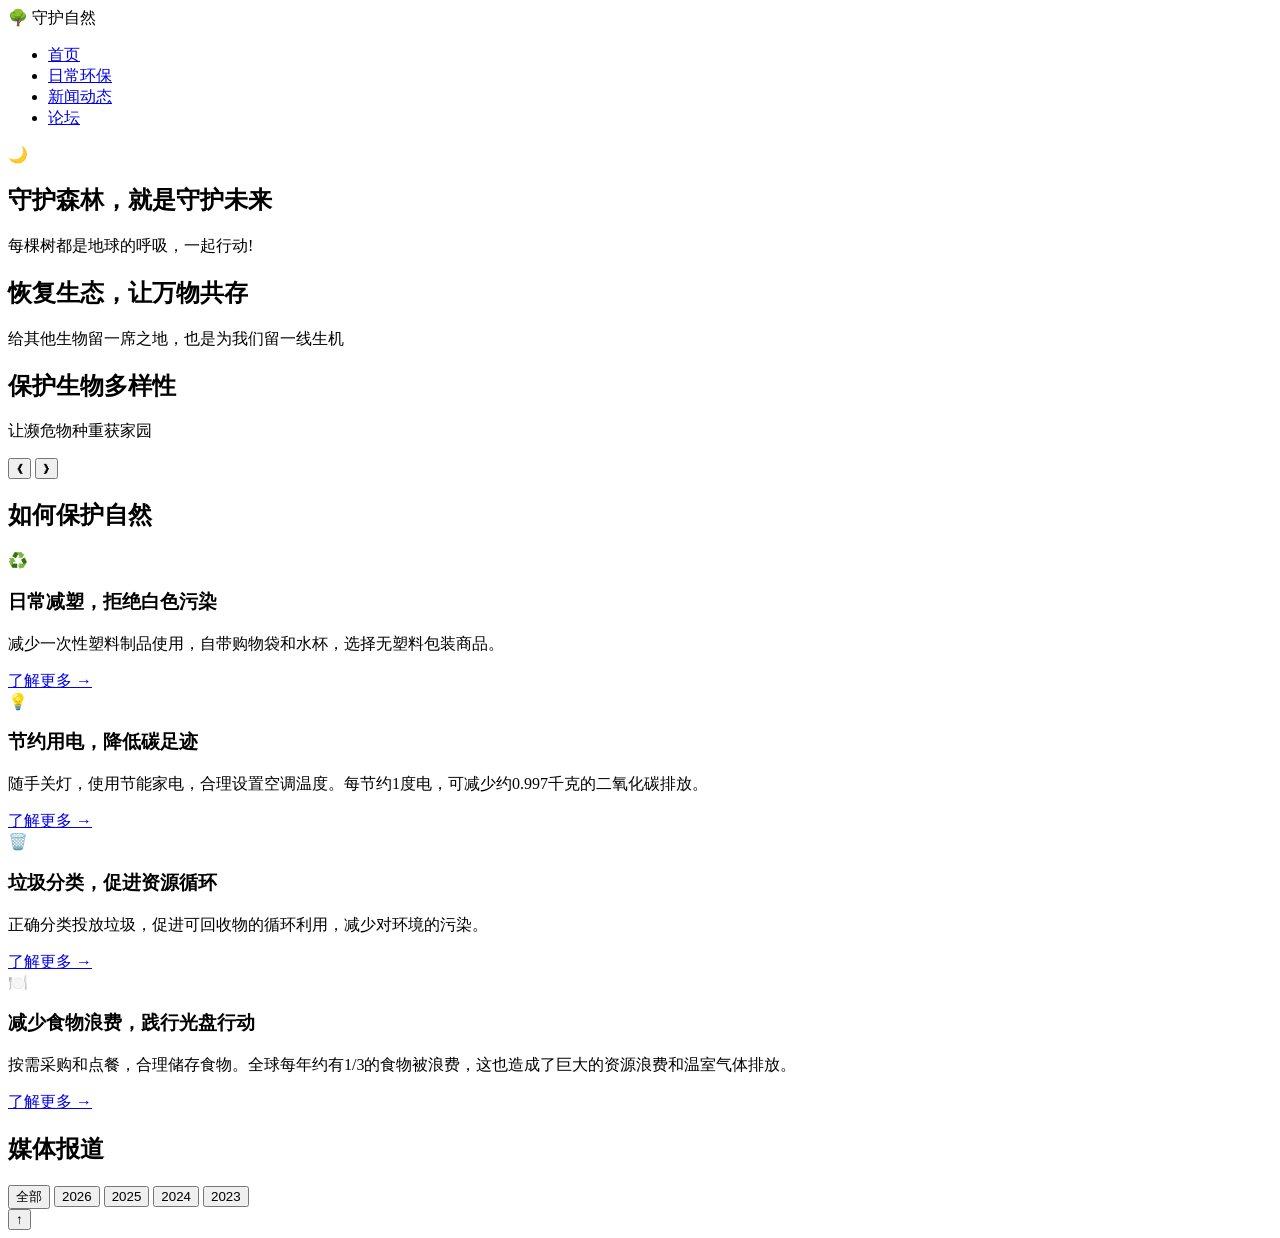
==== index.html @ 20bd9e75 "Add files via upload" ====
<!DOCTYPE html>
<html lang="zh-CN">
<head>
    <meta charset="UTF-8">
    <meta name="viewport" content="width=device-width, initial-scale=1.0">
    <title>守护自然 - 首页</title>
    <link rel="stylesheet" href="css/style.css">
</head>
<body>
<!-- 头部导航栏 -->
<header class="header">
    <div class="container">
        <div class="logo">🌳 守护自然</div>
        <ul class="nav-list">
            <li><a href="index.html" class="active">首页</a></li>
            <li><a href="daily.html">日常环保</a></li>
            <li><a href="news.html">新闻动态</a></li>
            <li><a href="forum.html">论坛</a></li>
        </ul>
        <div class="theme-toggle" id="themeToggle">🌙</div>
    </div>
</header>

<!-- 轮播图区域 -->
<section class="banner">
    <div class="banner-slider" id="bannerSlider">
        <div class="slide active" style="background-image: url('images/green-mountain.jpg');">
            <div class="slide-content">
                <h2>守护森林，就是守护未来</h2>
                <p>每棵树都是地球的呼吸，一起行动!</p>
            </div>
        </div>
        <div class="slide" style="background-image: url('images/military-green.jpg');">
            <div class="slide-content">
                <h2>恢复生态，让万物共存</h2>
                <p>给其他生物留一席之地，也是为我们留一线生机</p>
            </div>
        </div>
        <div class="slide" style="background-image: url('images/panda.jpg');">
            <div class="slide-content">
                <h2>保护生物多样性</h2>
                <p>让濒危物种重获家园</p>
            </div>
        </div>
    </div>
    <button class="banner-btn prev" id="prevBtn">❮</button>
    <button class="banner-btn next" id="nextBtn">❯</button>
    <div class="dots" id="dots"></div>
</section>

<main>
    <!-- 如何保护自然 -->
    <section class="section">
        <div class="container">
            <h2 class="section-title">如何保护自然</h2>
            <div class="card-grid">
                <div class="card">
                    <div class="card-icon">♻️</div>
                    <h3>日常减塑，拒绝白色污染</h3>
                    <p>减少一次性塑料制品使用，自带购物袋和水杯，选择无塑料包装商品。</p>
                    <a href="https://baike.baidu.com/item/%E7%99%BD%E8%89%B2%E6%B1%A1%E6%9F%93" target="_blank" rel="noopener noreferrer" class="card-link">了解更多 →</a>
                </div>
                <div class="card">
                    <div class="card-icon">💡</div>
                    <h3>节约用电，降低碳足迹</h3>
                    <p>随手关灯，使用节能家电，合理设置空调温度。每节约1度电，可减少约0.997千克的二氧化碳排放。</p>
                    <a href="https://baike.baidu.com/item/%E7%A2%B3%E8%B6%B3%E8%BF%B9" target="_blank" rel="noopener noreferrer" class="card-link">了解更多 →</a>
                </div>
                <div class="card">
                    <div class="card-icon">🗑️</div>
                    <h3>垃圾分类，促进资源循环</h3>
                    <p>正确分类投放垃圾，促进可回收物的循环利用，减少对环境的污染。</p>
                    <a href="https://baike.baidu.com/item/%E5%9E%83%E5%9C%BE%E5%88%86%E7%B1%BB" target="_blank" rel="noopener noreferrer" class="card-link">了解更多 →</a>
                </div>
                <div class="card">
                    <div class="card-icon">🍽️</div>
                    <h3>减少食物浪费，践行光盘行动</h3>
                    <p>按需采购和点餐，合理储存食物。全球每年约有1/3的食物被浪费，这也造成了巨大的资源浪费和温室气体排放。</p>
                    <a href="https://baike.baidu.com/item/%E9%A3%9F%E7%89%A9%E6%B5%AA%E8%B4%B9" target="_blank" rel="noopener noreferrer" class="card-link">了解更多 →</a>
                </div>
            </div>
        </div>
    </section>

    <!-- 媒体报道（年份筛选 + 动态卡片） -->
    <section class="section">
        <div class="container">
            <h2 class="section-title">媒体报道</h2>
            <!-- 年份筛选按钮 -->
            <div class="year-filter" id="yearFilter">
                <button class="filter-btn active" data-year="all">全部</button>
                <button class="filter-btn" data-year="2026">2026</button>
                <button class="filter-btn" data-year="2025">2025</button>
                <button class="filter-btn" data-year="2024">2024</button>
                <button class="filter-btn" data-year="2023">2023</button>
            </div>
            <!-- 新闻卡片网格（动态渲染） -->
            <div class="news-grid" id="newsGrid"></div>
        </div>
    </section>
</main>

<!-- 回到顶部按钮 -->
<button id="backToTop" class="back-to-top">↑</button>


<script src="js/script.js"></script>
</body>
</html>
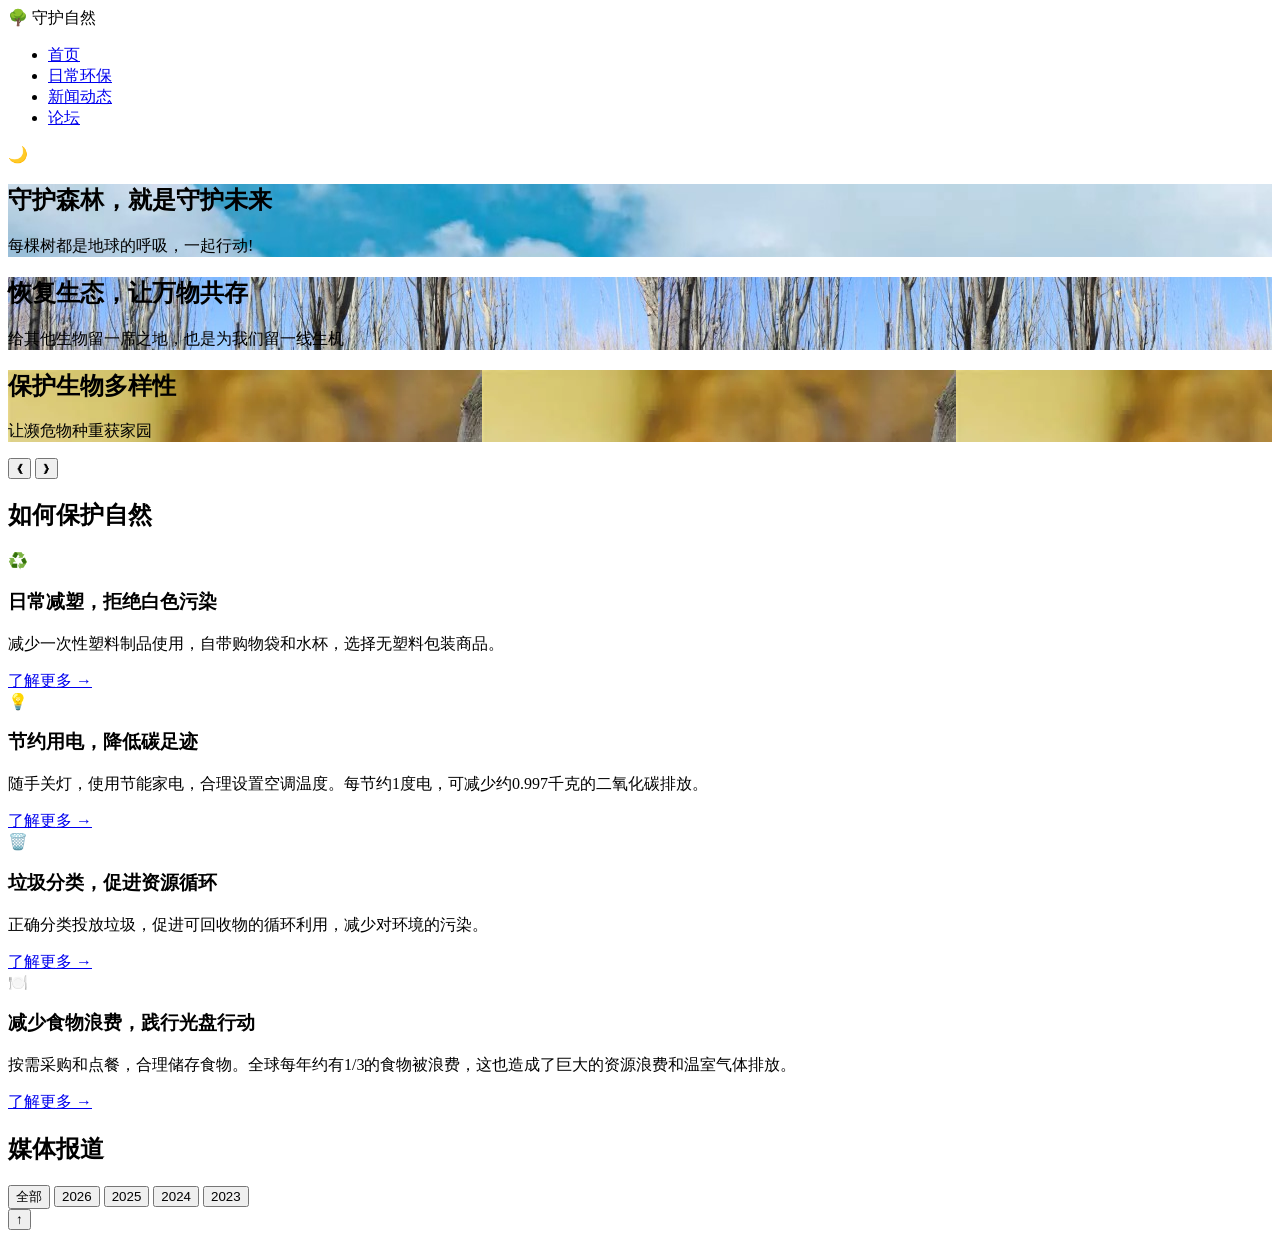
==== commit 834d08e5: "Update index.html" ====
--- a/index.html
+++ b/index.html
@@ -24,19 +24,20 @@
 <!-- 轮播图区域 -->
 <section class="banner">
     <div class="banner-slider" id="bannerSlider">
-        <div class="slide active" style="background-image: url('images/green-mountain.jpg');">
+        <!-- 图片路径改为根目录 -->
+        <div class="slide active" style="background-image: url('green-mountain.jpg');">
             <div class="slide-content">
                 <h2>守护森林，就是守护未来</h2>
                 <p>每棵树都是地球的呼吸，一起行动!</p>
             </div>
         </div>
-        <div class="slide" style="background-image: url('images/military-green.jpg');">
+        <div class="slide" style="background-image: url('military-green.jpg');">
             <div class="slide-content">
                 <h2>恢复生态，让万物共存</h2>
                 <p>给其他生物留一席之地，也是为我们留一线生机</p>
             </div>
         </div>
-        <div class="slide" style="background-image: url('images/panda.jpg');">
+        <div class="slide" style="background-image: url('panda.jpg');">
             <div class="slide-content">
                 <h2>保护生物多样性</h2>
                 <p>让濒危物种重获家园</p>
@@ -103,7 +104,6 @@
 <!-- 回到顶部按钮 -->
 <button id="backToTop" class="back-to-top">↑</button>
 
-
 <script src="js/script.js"></script>
 </body>
-</html>+</html>
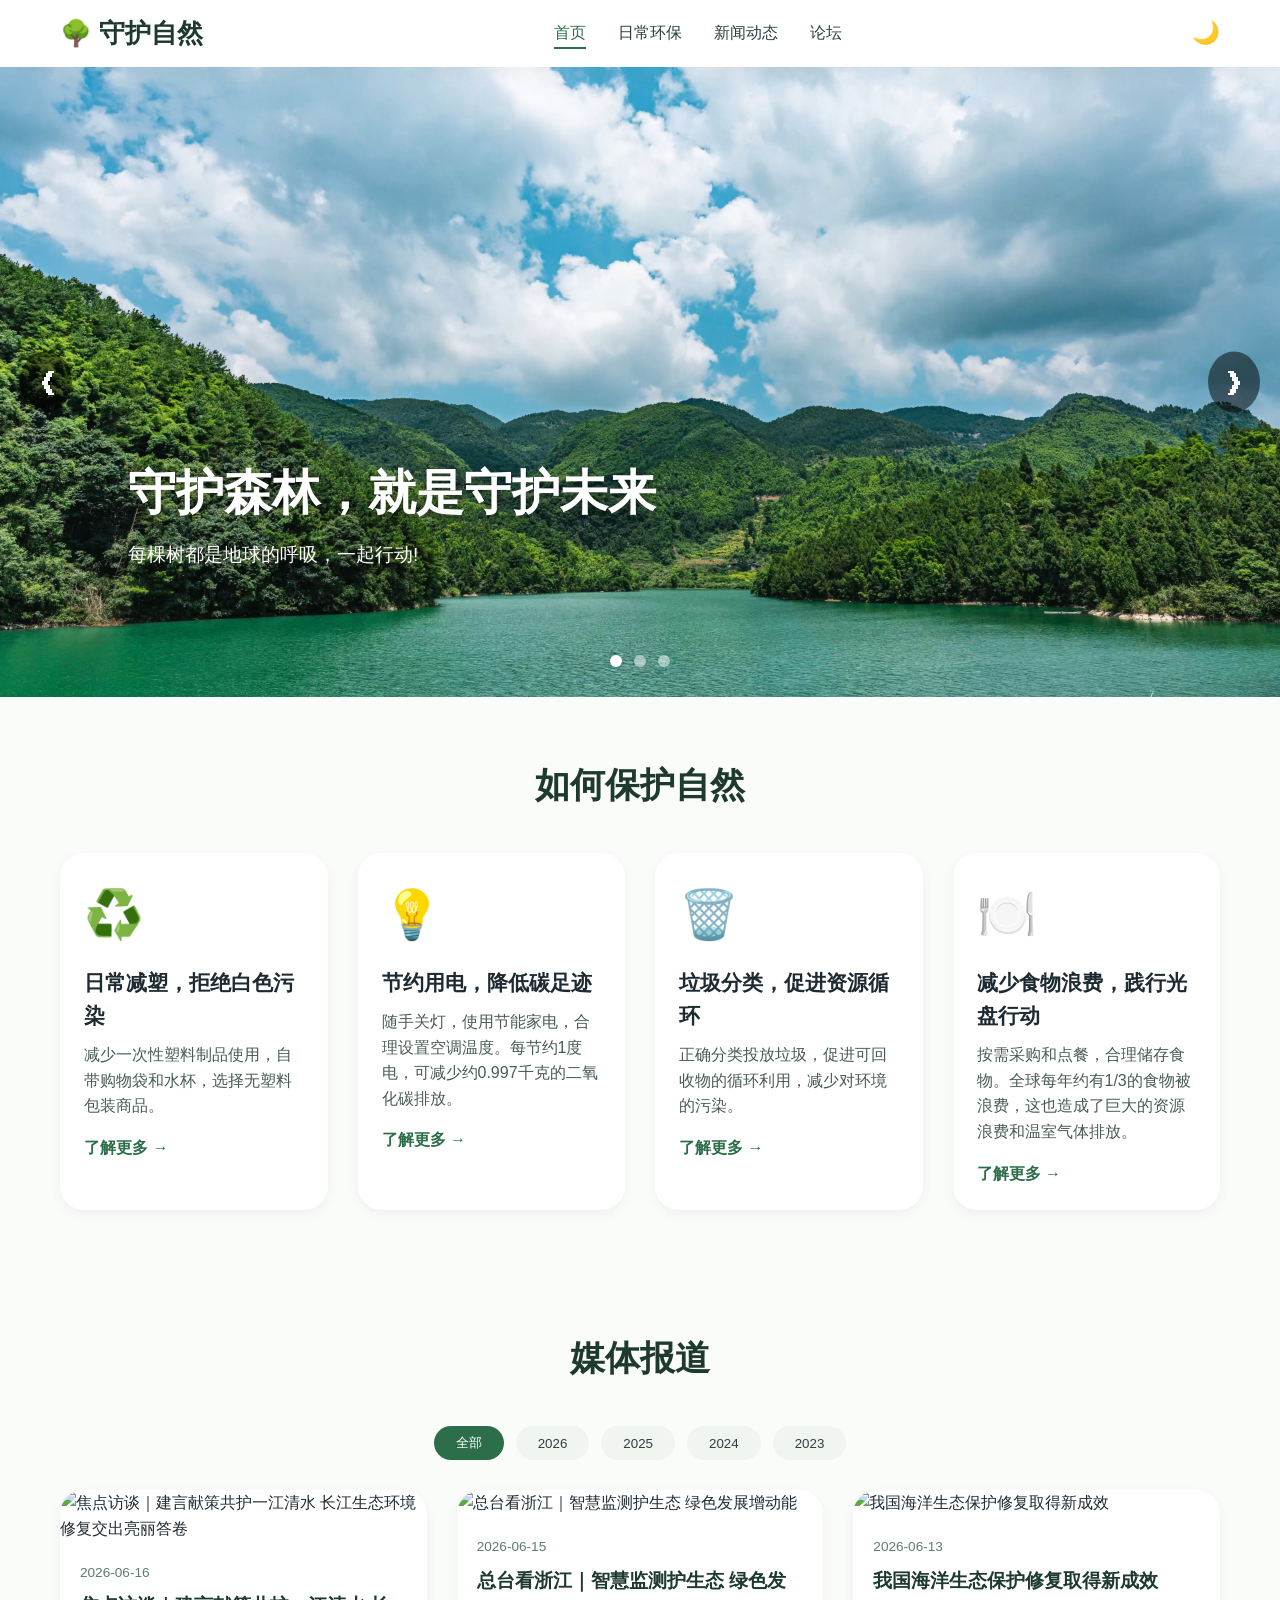
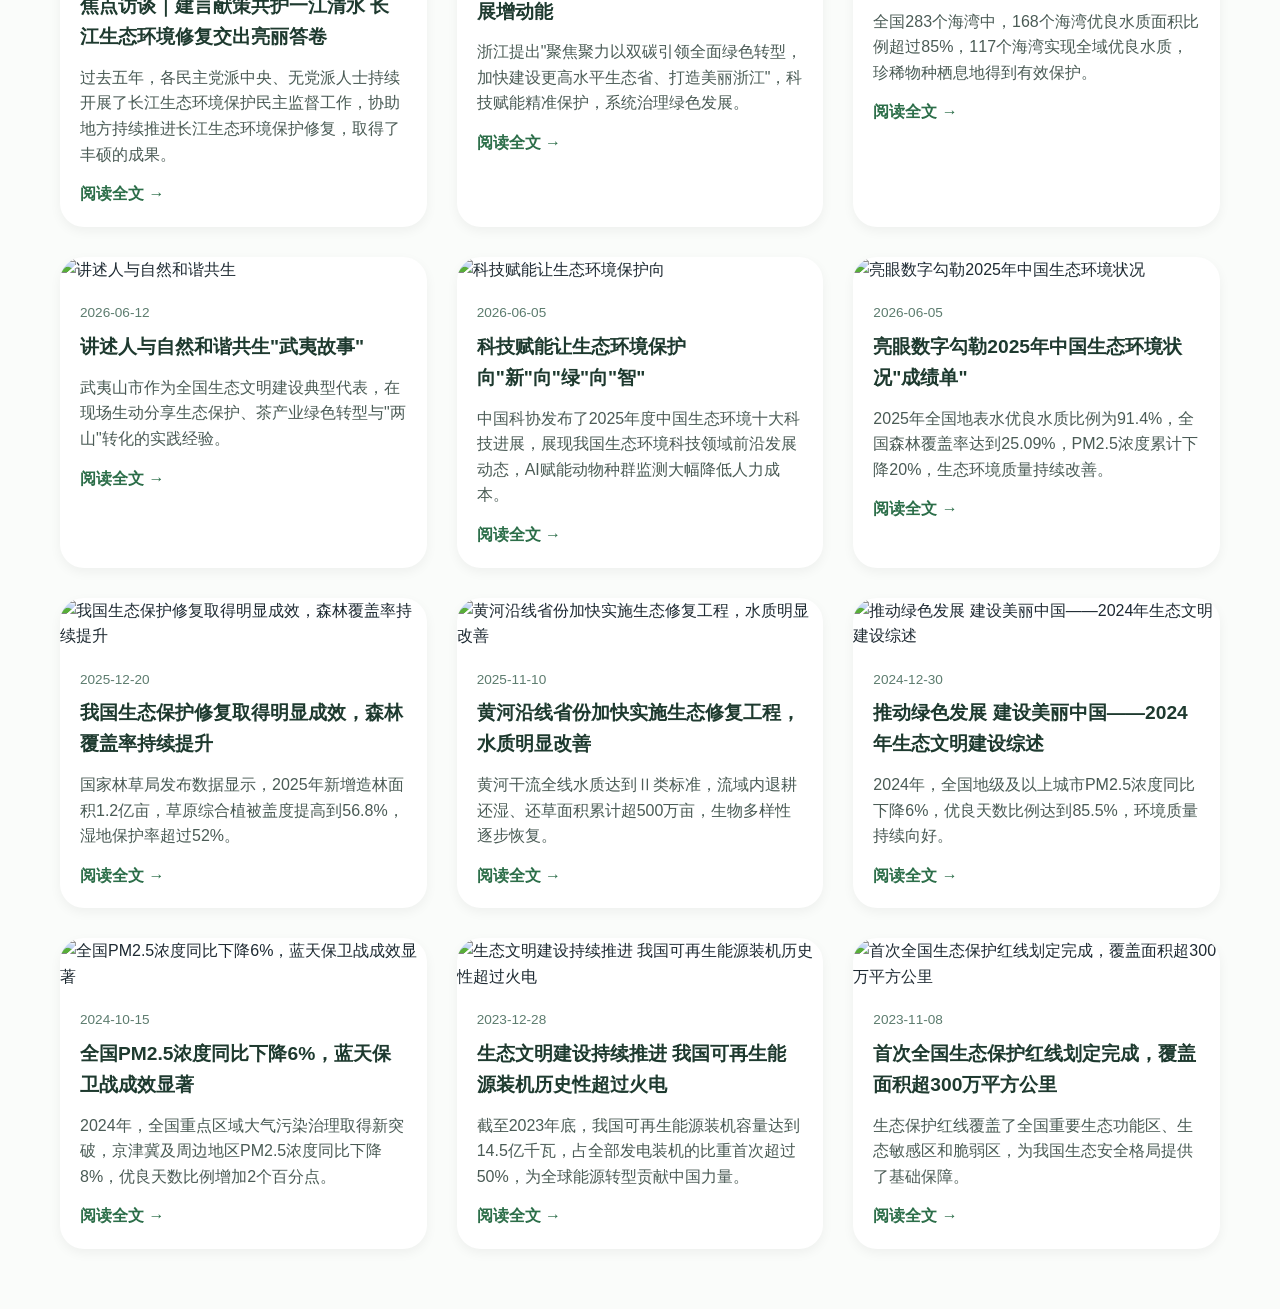
==== commit 3c3d25cb: "Update index.html" ====
--- a/index.html
+++ b/index.html
@@ -4,10 +4,10 @@
     <meta charset="UTF-8">
     <meta name="viewport" content="width=device-width, initial-scale=1.0">
     <title>守护自然 - 首页</title>
-    <link rel="stylesheet" href="css/style.css">
+    <!-- 修改为直接引用根目录的 style.css -->
+    <link rel="stylesheet" href="style.css">
 </head>
 <body>
-<!-- 头部导航栏 -->
 <header class="header">
     <div class="container">
         <div class="logo">🌳 守护自然</div>
@@ -21,10 +21,9 @@
     </div>
 </header>
 
-<!-- 轮播图区域 -->
 <section class="banner">
     <div class="banner-slider" id="bannerSlider">
-        <!-- 图片路径改为根目录 -->
+        <!-- 确保图片文件名与您仓库中的完全一致（包括扩展名） -->
         <div class="slide active" style="background-image: url('green-mountain.jpg');">
             <div class="slide-content">
                 <h2>守护森林，就是守护未来</h2>
@@ -50,7 +49,6 @@
 </section>
 
 <main>
-    <!-- 如何保护自然 -->
     <section class="section">
         <div class="container">
             <h2 class="section-title">如何保护自然</h2>
@@ -83,11 +81,9 @@
         </div>
     </section>
 
-    <!-- 媒体报道（年份筛选 + 动态卡片） -->
     <section class="section">
         <div class="container">
             <h2 class="section-title">媒体报道</h2>
-            <!-- 年份筛选按钮 -->
             <div class="year-filter" id="yearFilter">
                 <button class="filter-btn active" data-year="all">全部</button>
                 <button class="filter-btn" data-year="2026">2026</button>
@@ -95,15 +91,14 @@
                 <button class="filter-btn" data-year="2024">2024</button>
                 <button class="filter-btn" data-year="2023">2023</button>
             </div>
-            <!-- 新闻卡片网格（动态渲染） -->
             <div class="news-grid" id="newsGrid"></div>
         </div>
     </section>
 </main>
 
-<!-- 回到顶部按钮 -->
 <button id="backToTop" class="back-to-top">↑</button>
 
-<script src="js/script.js"></script>
+<!-- 修改为直接引用根目录的 script.js -->
+<script src="script.js"></script>
 </body>
 </html>
--- a/style.css
+++ b/style.css
@@ -0,0 +1,356 @@
+/* ===== 全局重置 ===== */
+* {
+    margin: 0;
+    padding: 0;
+    box-sizing: border-box;
+}
+body {
+    font-family: 'Inter', sans-serif;
+    line-height: 1.6;
+    color: #1e2a32;
+    background-color: #fafcfa;
+}
+.container {
+    max-width: 1200px;
+    margin: 0 auto;
+    padding: 0 20px;
+}
+
+/* ===== 头部导航 ===== */
+.header {
+    background: rgba(255,255,255,0.95);
+    backdrop-filter: blur(8px);
+    box-shadow: 0 2px 20px rgba(0,0,0,0.05);
+    position: sticky;
+    top: 0;
+    z-index: 1000;
+}
+.header .container {
+    display: flex;
+    justify-content: space-between;
+    align-items: center;
+    padding: 0.8rem 20px;
+}
+.logo {
+    font-size: 1.6rem;
+    font-weight: 700;
+    color: #1e3a2f;
+}
+.nav-list {
+    display: flex;
+    gap: 2rem;
+    list-style: none;
+}
+.nav-list a {
+    text-decoration: none;
+    font-weight: 500;
+    color: #2d3e40;
+    padding: 8px 0;
+    position: relative;
+    transition: color 0.2s;
+}
+.nav-list a::after {
+    content: '';
+    position: absolute;
+    bottom: 0;
+    left: 0;
+    width: 0;
+    height: 2px;
+    background: #2c6e49;
+    transition: width 0.3s;
+}
+.nav-list a:hover::after,
+.nav-list a.active::after {
+    width: 100%;
+}
+.nav-list a:hover,
+.nav-list a.active {
+    color: #2c6e49;
+}
+.theme-toggle {
+    font-size: 1.4rem;
+    cursor: pointer;
+}
+
+/* 移动端菜单 */
+@media (max-width: 768px) {
+    .nav-list {
+        position: absolute;
+        top: 70px;
+        left: 0;
+        right: 0;
+        background: white;
+        flex-direction: column;
+        gap: 0;
+        box-shadow: 0 20px 30px rgba(0,0,0,0.1);
+        border-radius: 0 0 20px 20px;
+        overflow: hidden;
+        max-height: 0;
+        opacity: 0;
+        transition: max-height 0.4s, opacity 0.3s;
+        pointer-events: none;
+        z-index: 1000;
+    }
+    .nav-list.show {
+        max-height: 300px;
+        opacity: 1;
+        pointer-events: auto;
+    }
+    .nav-list li {
+        border-bottom: 1px solid #eef2ee;
+    }
+    .nav-list a {
+        display: block;
+        padding: 14px 24px;
+        text-align: center;
+    }
+    .nav-list a::after {
+        display: none;
+    }
+    .nav-list a.active {
+        background: #ebf5f0;
+    }
+    .theme-toggle {
+        display: none;
+    }
+}
+
+/* ===== 轮播图 ===== */
+.banner {
+    position: relative;
+    overflow: hidden;
+    height: 70vh;
+    min-height: 400px;
+}
+.banner-slider {
+    height: 100%;
+    position: relative;
+}
+.slide {
+    position: absolute;
+    top: 0;
+    left: 0;
+    width: 100%;
+    height: 100%;
+    background-size: cover;
+    background-position: center;
+    opacity: 0;
+    transition: opacity 0.8s ease;
+}
+.slide.active {
+    opacity: 1;
+    z-index: 1;
+}
+.slide-content {
+    position: absolute;
+    bottom: 20%;
+    left: 10%;
+    color: white;
+    text-shadow: 0 2px 10px rgba(0,0,0,0.5);
+    max-width: 600px;
+    z-index: 2;
+}
+.slide-content h2 {
+    font-size: 3rem;
+    margin-bottom: 0.5rem;
+}
+.slide-content p {
+    font-size: 1.2rem;
+}
+.banner-btn {
+    position: absolute;
+    top: 50%;
+    transform: translateY(-50%);
+    background: rgba(0,0,0,0.5);
+    color: white;
+    border: none;
+    padding: 12px 18px;
+    cursor: pointer;
+    z-index: 10;
+    font-size: 2rem;
+    border-radius: 50%;
+    transition: background 0.2s;
+}
+.banner-btn:hover {
+    background: rgba(0,0,0,0.8);
+}
+.prev { left: 20px; }
+.next { right: 20px; }
+.dots {
+    position: absolute;
+    bottom: 30px;
+    left: 0;
+    right: 0;
+    display: flex;
+    justify-content: center;
+    gap: 12px;
+    z-index: 10;
+}
+.dot {
+    width: 12px;
+    height: 12px;
+    background: rgba(255,255,255,0.5);
+    border-radius: 50%;
+    cursor: pointer;
+}
+.dot.active {
+    background: white;
+}
+
+/* ===== 通用区块 ===== */
+.section {
+    padding: 60px 0;
+}
+.section-title {
+    text-align: center;
+    font-size: 2.2rem;
+    margin-bottom: 40px;
+    color: #1e3a2f;
+}
+
+/* ===== 卡片网格 ===== */
+.card-grid {
+    display: grid;
+    grid-template-columns: repeat(auto-fit, minmax(260px, 1fr));
+    gap: 30px;
+}
+.card {
+    background: white;
+    border-radius: 24px;
+    padding: 24px;
+    box-shadow: 0 4px 12px rgba(0,0,0,0.05);
+    transition: transform 0.2s, box-shadow 0.2s;
+}
+.card:hover {
+    transform: translateY(-6px);
+    box-shadow: 0 12px 24px rgba(0,0,0,0.1);
+}
+.card-icon {
+    font-size: 3rem;
+    margin-bottom: 12px;
+}
+.card h3 {
+    font-size: 1.3rem;
+    margin: 12px 0 10px;
+}
+.card p {
+    color: #4a5b55;
+    margin-bottom: 16px;
+}
+.card-link {
+    color: #2c6e49;
+    font-weight: 600;
+    text-decoration: none;
+}
+.card-link:hover {
+    text-decoration: underline;
+}
+
+/* ===== 新闻筛选 & 网格 ===== */
+.year-filter {
+    display: flex;
+    flex-wrap: wrap;
+    gap: 12px;
+    justify-content: center;
+    margin-bottom: 30px;
+}
+.filter-btn {
+    background: #f0f5f0;
+    border: none;
+    padding: 8px 22px;
+    border-radius: 30px;
+    cursor: pointer;
+    font-weight: 500;
+    color: #2d3e40;
+    transition: 0.2s;
+}
+.filter-btn.active,
+.filter-btn:hover {
+    background: #2c6e49;
+    color: white;
+}
+.news-grid {
+    display: grid;
+    grid-template-columns: repeat(auto-fill, minmax(300px, 1fr));
+    gap: 30px;
+}
+.news-card {
+    background: white;
+    border-radius: 24px;
+    overflow: hidden;
+    box-shadow: 0 4px 12px rgba(0,0,0,0.05);
+    transition: 0.2s;
+}
+.news-card:hover {
+    transform: translateY(-4px);
+    box-shadow: 0 12px 24px rgba(0,0,0,0.1);
+}
+.news-img {
+    width: 100%;
+    height: 180px;
+    object-fit: cover;
+}
+.news-content {
+    padding: 20px;
+}
+.news-date {
+    color: #5c7c6e;
+    font-size: 0.85rem;
+    display: block;
+    margin-bottom: 6px;
+}
+.news-title {
+    font-size: 1.2rem;
+    margin: 8px 0 12px;
+    color: #1e3a2f;
+}
+.news-summary {
+    color: #4a5b55;
+    margin-bottom: 14px;
+}
+.news-link {
+    color: #2c6e49;
+    font-weight: 600;
+    text-decoration: none;
+}
+.news-link:hover {
+    text-decoration: underline;
+}
+.no-news {
+    grid-column: 1 / -1;
+    text-align: center;
+    padding: 40px;
+    color: #8aa89a;
+}
+
+/* ===== 返回顶部 ===== */
+.back-to-top {
+    position: fixed;
+    bottom: 30px;
+    right: 30px;
+    background: #2c6e49;
+    color: white;
+    width: 45px;
+    height: 45px;
+    border-radius: 50%;
+    border: none;
+    font-size: 1.5rem;
+    cursor: pointer;
+    display: none;
+    align-items: center;
+    justify-content: center;
+    box-shadow: 0 2px 10px rgba(0,0,0,0.2);
+    transition: 0.2s;
+    z-index: 999;
+}
+.back-to-top:hover {
+    background: #1f5438;
+    transform: scale(1.05);
+}
+
+/* ===== 响应式 ===== */
+@media (max-width: 768px) {
+    .slide-content h2 { font-size: 2rem; }
+    .slide-content p { font-size: 1rem; }
+    .banner { height: 50vh; min-height: 300px; }
+}
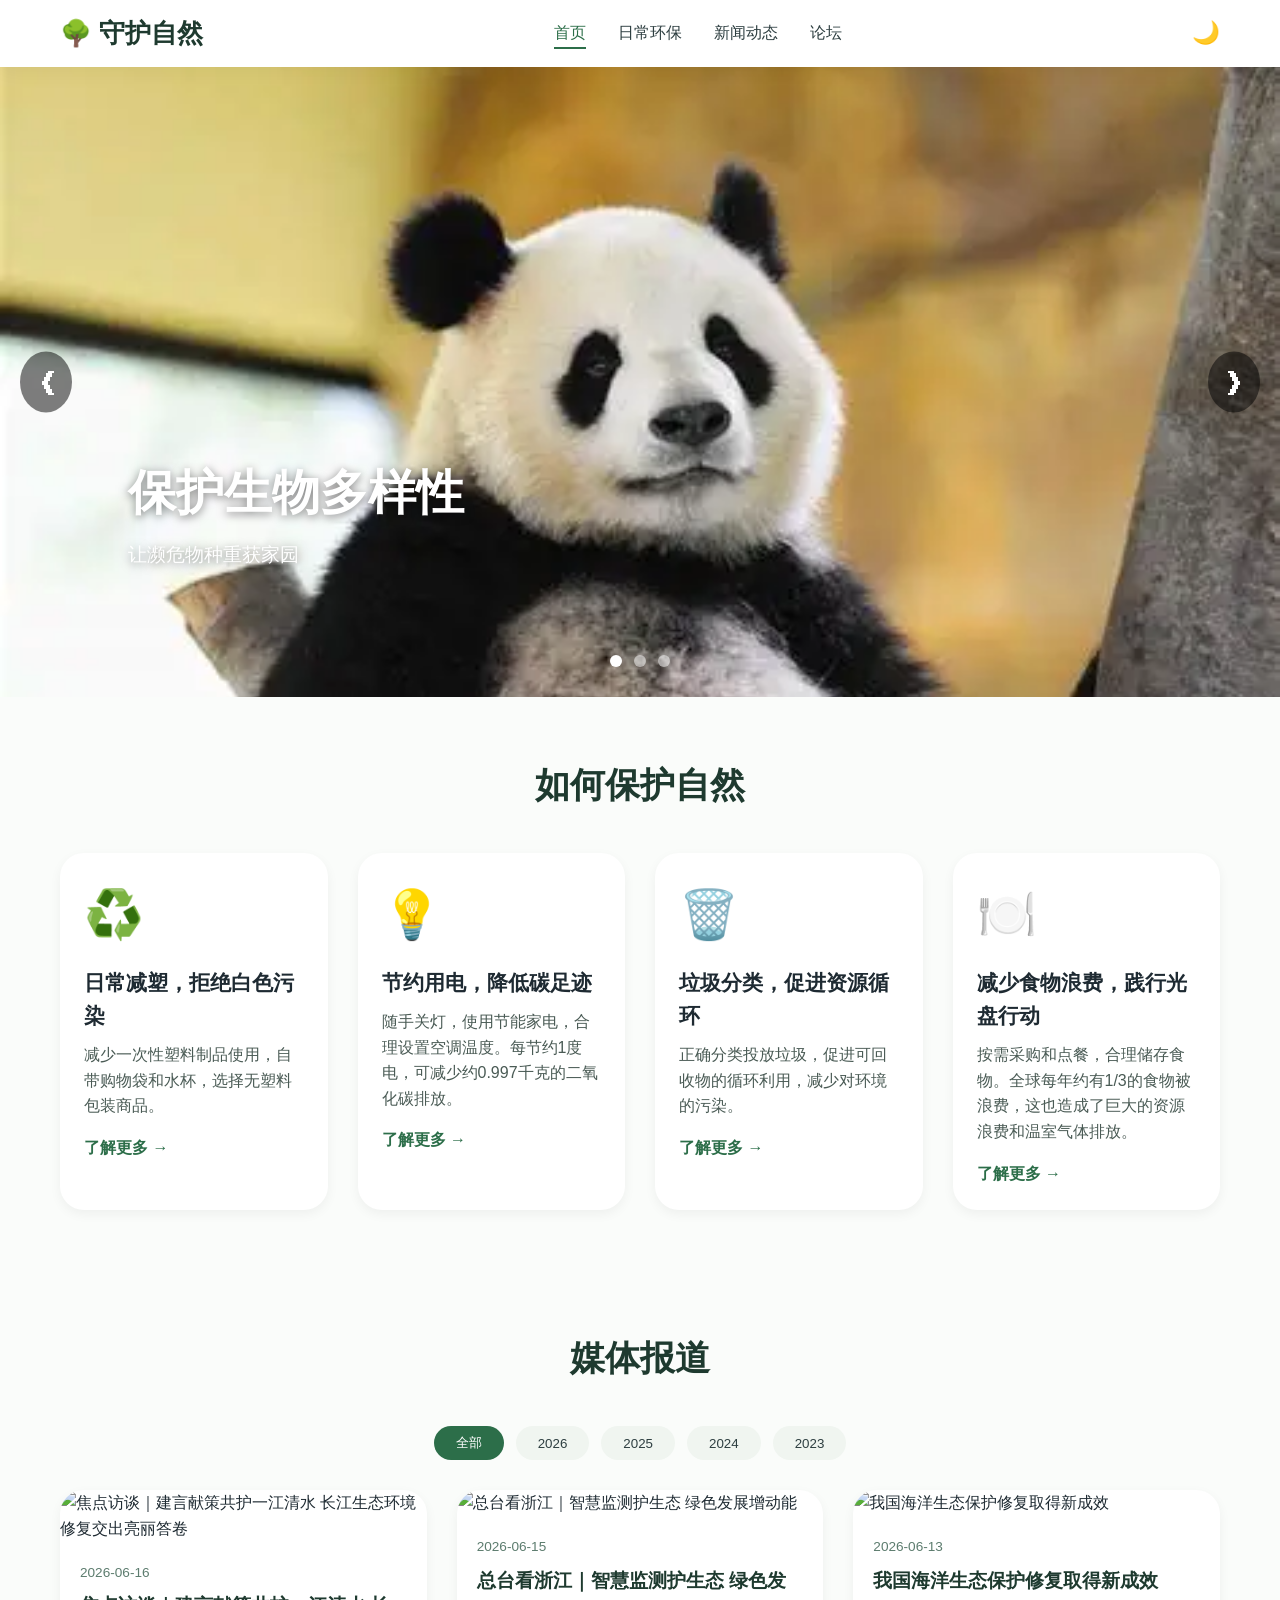
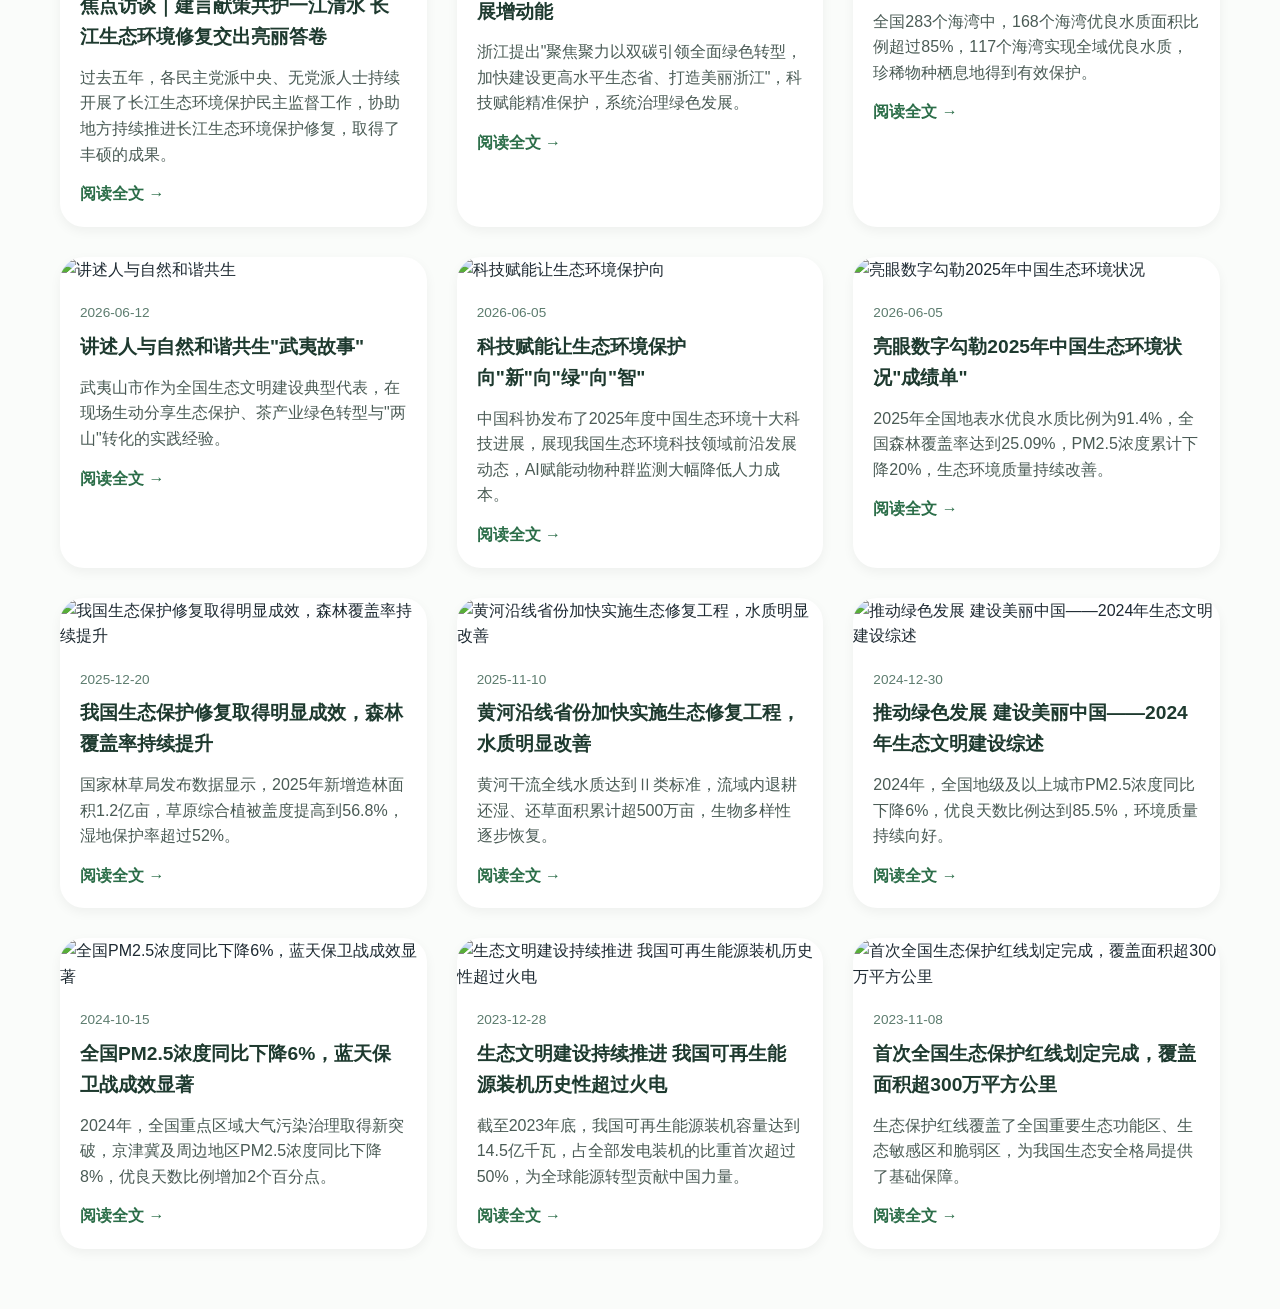
==== commit 8a3b4c99: "Update index.html" ====
--- a/index.html
+++ b/index.html
@@ -24,19 +24,19 @@
 <section class="banner">
     <div class="banner-slider" id="bannerSlider">
         <!-- 确保图片文件名与您仓库中的完全一致（包括扩展名） -->
-        <div class="slide active" style="background-image: url('green-mountain.jpg');">
+      <div class="slide active" style="background-image: url('green-mountain.jpg');">
             <div class="slide-content">
                 <h2>守护森林，就是守护未来</h2>
                 <p>每棵树都是地球的呼吸，一起行动!</p>
             </div>
         </div>
-        <div class="slide" style="background-image: url('military-green.jpg');">
+        <div class="slide active" style="background-image: url('military-green.jpg');">
             <div class="slide-content">
                 <h2>恢复生态，让万物共存</h2>
                 <p>给其他生物留一席之地，也是为我们留一线生机</p>
             </div>
         </div>
-        <div class="slide" style="background-image: url('panda.jpg');">
+        <div class="slide active" style="background-image: url('panda.jpg');">
             <div class="slide-content">
                 <h2>保护生物多样性</h2>
                 <p>让濒危物种重获家园</p>
